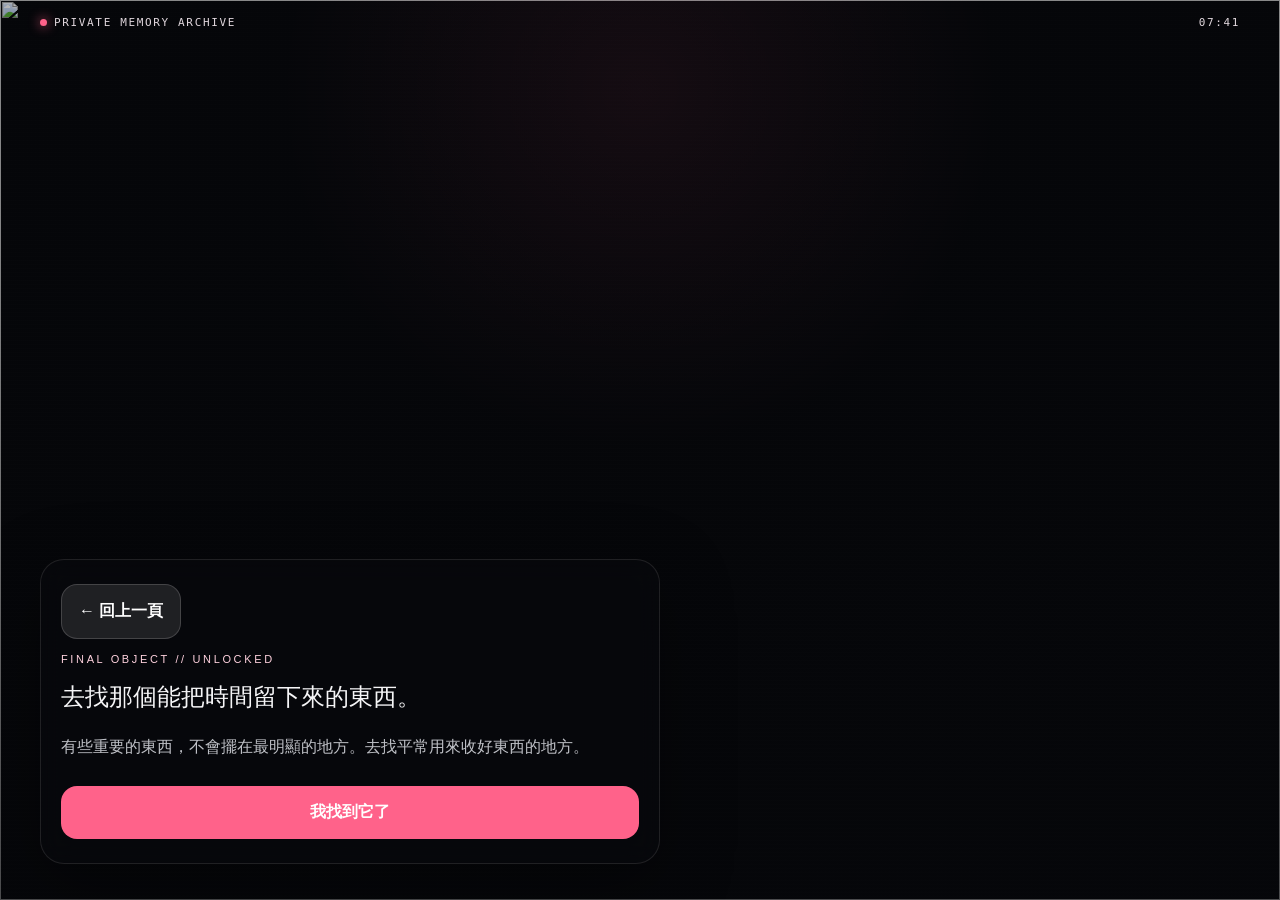
==== camera.html @ e1ddc820 "Add files via upload" ====
<!doctype html>
<html lang="zh-Hant"><head><meta charset="UTF-8"><meta name="viewport" content="width=device-width,initial-scale=1"><title>MEMORY_404｜Final Object</title><link rel="stylesheet" href="style.css"></head>
<body><div class="page"><img class="bg" src="assets/chapter_7.png" alt=""><div class="overlay"></div><div class="topbar"><div><span class="dot"></span>PRIVATE MEMORY ARCHIVE</div><div id="clock">--:--</div></div>
<div class="center-card"><div class="glass"><div class="nav-row"><button class="btn back" type="button" onclick="goBack('puzzle.html?c=6')">← 回上一頁</button></div><div class="eyebrow">FINAL OBJECT // UNLOCKED</div>
<p class="story-line">去找那個能把時間留下來的東西。</p>
<p class="story-sub">有些重要的東西，不會擺在最明顯的地方。去找平常用來收好東西的地方。</p>
<button class="btn" onclick="location.href='final.html'">我找到它了</button></div></div></div><script src="common.js"></script></body></html>
---- style.css ----
:root{
  --bg:#07080c; --text:#f5f5f7; --muted:#b7bbca; --accent:#ff628a; --accent2:#ff9bb5;
  --ok:#8feeb0; --danger:#ff7474;
}
*{box-sizing:border-box}
html,body{margin:0;min-height:100%;font-family:-apple-system,BlinkMacSystemFont,"Segoe UI","Noto Sans TC","PingFang TC",sans-serif;background:#06070a;color:var(--text)}
body{background:linear-gradient(180deg,#06070a,#0b0c13)}
.page{
  min-height:100vh;
  position:relative;
  overflow:hidden;
  display:flex;
  flex-direction:column;
  justify-content:space-between;
}
.bg{
  position:absolute;
  inset:0;
  width:100%;
  height:100%;
  object-fit:contain;
  object-position:center center;
  background:#06070a;
  filter:brightness(.86) saturate(1.02);
}
.overlay{position:absolute;inset:0;background:linear-gradient(180deg, rgba(6,7,10,.28) 0%, rgba(6,7,10,.34) 24%, rgba(6,7,10,.56) 62%, rgba(6,7,10,.78) 100%),radial-gradient(circle at 50% 10%, rgba(255,100,150,.12), transparent 35%)}
.page:after{content:"";position:absolute;inset:0;pointer-events:none;opacity:.1;background:linear-gradient(rgba(255,255,255,.04) 1px, transparent 1px);background-size:100% 4px}
.topbar{position:relative;z-index:5;display:flex;justify-content:space-between;gap:12px;color:#e1d7dd;font:11px ui-monospace,monospace;letter-spacing:.15em;padding:16px 18px 0}
.dot{display:inline-block;width:7px;height:7px;border-radius:50%;background:var(--accent);box-shadow:0 0 12px var(--accent);margin-right:7px}
.center-card{position:relative;z-index:5;min-height:calc(100vh - 44px);display:flex;flex-direction:column;justify-content:flex-end;padding:24px 18px 32px}
.glass{width:min(100%,620px);background:rgba(10,11,16,.42);border:1px solid rgba(255,255,255,.1);border-radius:24px;backdrop-filter:blur(16px);box-shadow:0 20px 70px rgba(0,0,0,.38);padding:24px 20px}
.eyebrow{font-size:11px;letter-spacing:.24em;color:#ffd2df;margin-bottom:12px}
h1{font-size:clamp(42px,12vw,72px);line-height:.92;letter-spacing:-.05em;margin:0 0 18px}
h2{font-size:clamp(28px,8vw,46px);line-height:1.1;margin:0 0 12px}
p{line-height:1.9;margin:0 0 14px}
.lead{font-size:18px;color:#fff}
.muted{color:var(--muted)}
.story-line{font-size:24px;white-space:pre-line;line-height:1.7;margin-bottom:14px}
.story-sub{color:#eef0f6cc}
.btn{width:100%;padding:16px 17px;border-radius:16px;border:0;cursor:pointer;background:var(--accent);color:#fff;font-size:16px;font-weight:800;margin-top:10px}
.btn.secondary{background:rgba(255,255,255,.12);color:#fff;border:1px solid rgba(255,255,255,.12)}
.btn.ghost{background:transparent;border:1px dashed rgba(255,255,255,.28);color:#ffe8ef}
.terminal{padding:16px;margin:16px 0;background:rgba(7,8,12,.5);border:1px solid rgba(255,255,255,.08);border-radius:16px;color:#e4e6ef;font:13px/1.8 ui-monospace,monospace}
.line{width:54px;height:2px;background:var(--accent);margin:20px 0}
.chapter-wrap{position:relative;z-index:5;min-height:calc(100vh - 44px);display:grid;place-items:center;text-align:center;padding:40px 24px}
.chapter-card{width:min(100%,560px);background:rgba(10,11,16,.38);backdrop-filter:blur(14px);border:1px solid rgba(255,255,255,.1);border-radius:28px;padding:38px 24px}
.chapter-num{font:700 12px ui-monospace,monospace;letter-spacing:.34em;color:#ffd2df;margin-bottom:16px}
.small{font-size:12px;color:#dbd5dcaa}
.puzzle-wrap{position:relative;z-index:5;min-height:calc(100vh - 44px);display:flex;align-items:flex-end;justify-content:center;padding:24px 18px 32px}
.puzzle-card{width:min(100%,640px);background:rgba(10,11,16,.55);border:1px solid rgba(255,255,255,.11);border-radius:24px;backdrop-filter:blur(16px);box-shadow:0 20px 70px rgba(0,0,0,.4);padding:24px 20px}
.progress-row{display:flex;justify-content:space-between;color:#efeff6bb;font:11px ui-monospace,monospace;margin-top:16px}
.progress{height:7px;background:rgba(255,255,255,.12);border-radius:999px;overflow:hidden;margin:7px 0 20px}
.progress span{display:block;height:100%;background:linear-gradient(90deg,var(--accent),var(--accent2))}
.clue{margin:16px 0;padding:16px;border-left:3px solid var(--accent);background:rgba(255,255,255,.07);border-radius:0 14px 14px 0;line-height:1.85}
.input{width:100%;padding:15px;border-radius:14px;border:1px solid rgba(255,255,255,.14);background:rgba(9,10,15,.58);color:#fff;font-size:16px;outline:none}
.msg{min-height:23px;margin-top:10px;font-size:13px;color:#fff8}.msg.ok{color:var(--ok)} .msg.err{color:var(--danger)}
.final-box{text-align:center}
.heart{font-size:48px;animation:pulse 1.3s ease infinite}@keyframes pulse{50%{transform:scale(1.12)}}
@media (min-width:900px){.center-card,.puzzle-wrap{padding-left:40px;padding-right:40px}.topbar{padding-left:40px;padding-right:40px}}


/* Responsive full-image display for phone / tablet / desktop */
.center-card,
.chapter-wrap,
.puzzle-wrap{
  width:100%;
}

.glass,
.chapter-card,
.puzzle-card{
  max-width:min(92vw, 640px);
}

@media (max-width: 640px){
  .center-card{
    justify-content:flex-end;
    padding:18px 14px 20px;
  }
  .chapter-wrap{
    padding:20px 14px;
  }
  .puzzle-wrap{
    align-items:flex-end;
    padding:18px 14px 20px;
  }
  .glass,
  .chapter-card,
  .puzzle-card{
    width:100%;
    border-radius:20px;
    padding:18px 16px;
  }
  .story-line{
    font-size:20px;
    line-height:1.6;
  }
  h1{
    font-size:clamp(36px, 11vw, 56px);
  }
  h2{
    font-size:clamp(24px, 8vw, 38px);
  }
}

@media (min-width: 641px) and (max-width: 1024px){
  .center-card{
    padding:28px 24px 30px;
  }
  .chapter-wrap,
  .puzzle-wrap{
    padding:28px 24px 30px;
  }
  .glass,
  .chapter-card,
  .puzzle-card{
    max-width:min(78vw, 680px);
  }
}

@media (min-width: 1025px){
  .center-card{
    padding:36px 40px 36px;
  }
  .chapter-wrap,
  .puzzle-wrap{
    padding:36px 40px;
  }
  .glass,
  .chapter-card,
  .puzzle-card{
    max-width:min(52vw, 760px);
  }
}

/* Keep overlay softer so full image can still be seen */
.overlay{
  background:
    linear-gradient(180deg, rgba(6,7,10,.18) 0%, rgba(6,7,10,.20) 26%, rgba(6,7,10,.34) 62%, rgba(6,7,10,.56) 100%),
    radial-gradient(circle at 50% 10%, rgba(255,100,150,.08), transparent 35%);
}


.nav-row{display:flex;gap:10px;align-items:center;margin-bottom:14px;flex-wrap:wrap}
.btn.back{width:auto;min-width:120px;margin-top:0;background:rgba(255,255,255,.10);border:1px solid rgba(255,255,255,.16);color:#fff}
.btn.back:hover{background:rgba(255,255,255,.16)}
.btn.inline{width:auto;min-width:120px}
@media (max-width:640px){
  .nav-row .btn.back{width:100%}
}


/* MEMORY_404 interactive puzzle v2 */
code{font-family:ui-monospace,SFMono-Regular,Menlo,monospace;color:#ffd2df}.cipher-text{font:800 28px/1.2 ui-monospace,monospace;letter-spacing:.12em;color:#fff}.tile-board{display:grid;grid-template-columns:repeat(3,1fr);gap:5px;aspect-ratio:3/4;margin:16px 0;overflow:hidden;border-radius:14px}.img-tile{border:1px solid rgba(255,255,255,.15);background-size:300% 200%;background-repeat:no-repeat;transition:transform .22s ease;cursor:pointer;border-radius:5px}.odd-meta,.range-readout,.selected-order{margin:14px 0;color:#ffd2df;font:700 13px ui-monospace,monospace}.odd-grid{display:grid;grid-template-columns:repeat(5,1fr);gap:7px;margin:16px 0}.odd-cell{aspect-ratio:1;border-radius:10px;border:1px solid rgba(255,255,255,.12);background:rgba(255,255,255,.07);color:#fff;font-size:22px;cursor:pointer}.timeline-grid{display:grid;gap:10px;margin:14px 0}.time-card{text-align:left;padding:15px;border:1px solid rgba(255,255,255,.13);background:rgba(255,255,255,.07);color:#fff;border-radius:14px;cursor:pointer}.time-card.chosen{opacity:.42;border-color:#ff628a}.signal-box{position:relative;height:120px;border-radius:16px;background:#05070a;border:1px solid rgba(255,255,255,.1);display:grid;place-items:center;overflow:hidden;margin:16px 0}.signal-noise,.signal-secret{position:absolute;font:700 18px ui-monospace,monospace;letter-spacing:.12em;transition:.15s}.signal-noise{color:#ff6b88}.signal-secret{font-size:34px;color:#fff;opacity:0}.range{width:100%;accent-color:#ff628a}.camera-frame{position:relative;border-radius:16px;overflow:hidden;background:#05070a;margin:16px 0;max-height:420px}.camera-frame img{display:block;width:100%;max-height:420px;object-fit:contain;transition:filter .15s}.grain-layer{position:absolute;inset:0;pointer-events:none;background-image:repeating-radial-gradient(circle at 30% 30%,rgba(255,255,255,.45) 0 1px,transparent 1px 4px);mix-blend-mode:screen;opacity:.4}.slider-row{margin:15px 0}.slider-row label{display:flex;justify-content:space-between;font:700 12px ui-monospace,monospace;color:#ffd2df;margin-bottom:7px}.camera-input{position:absolute;left:-9999px}.camera-btn{display:block;text-align:center}.photo-preview{margin:16px 0;border-radius:16px;overflow:hidden;background:#05070a}.photo-preview img{display:block;width:100%;max-height:380px;object-fit:contain}.story-glass{max-width:560px!important}.btn:disabled{opacity:.4;cursor:not-allowed}


/* V4 final letter */
.final-letter{
  margin:24px auto 20px;
  width:min(100%,760px);
  text-align:center;
  padding:20px 18px;
  border:1px solid rgba(255,255,255,.12);
  border-radius:18px;
  background:rgba(8,10,15,.28);
}
.final-letter p{line-height:1.9;color:#f0edf2;margin:0 0 22px}
.final-letter .poem{text-align:center;letter-spacing:.06em}
.final-page > .bg{object-position:right center}
#pigArchiveBtn{margin-top:18px}
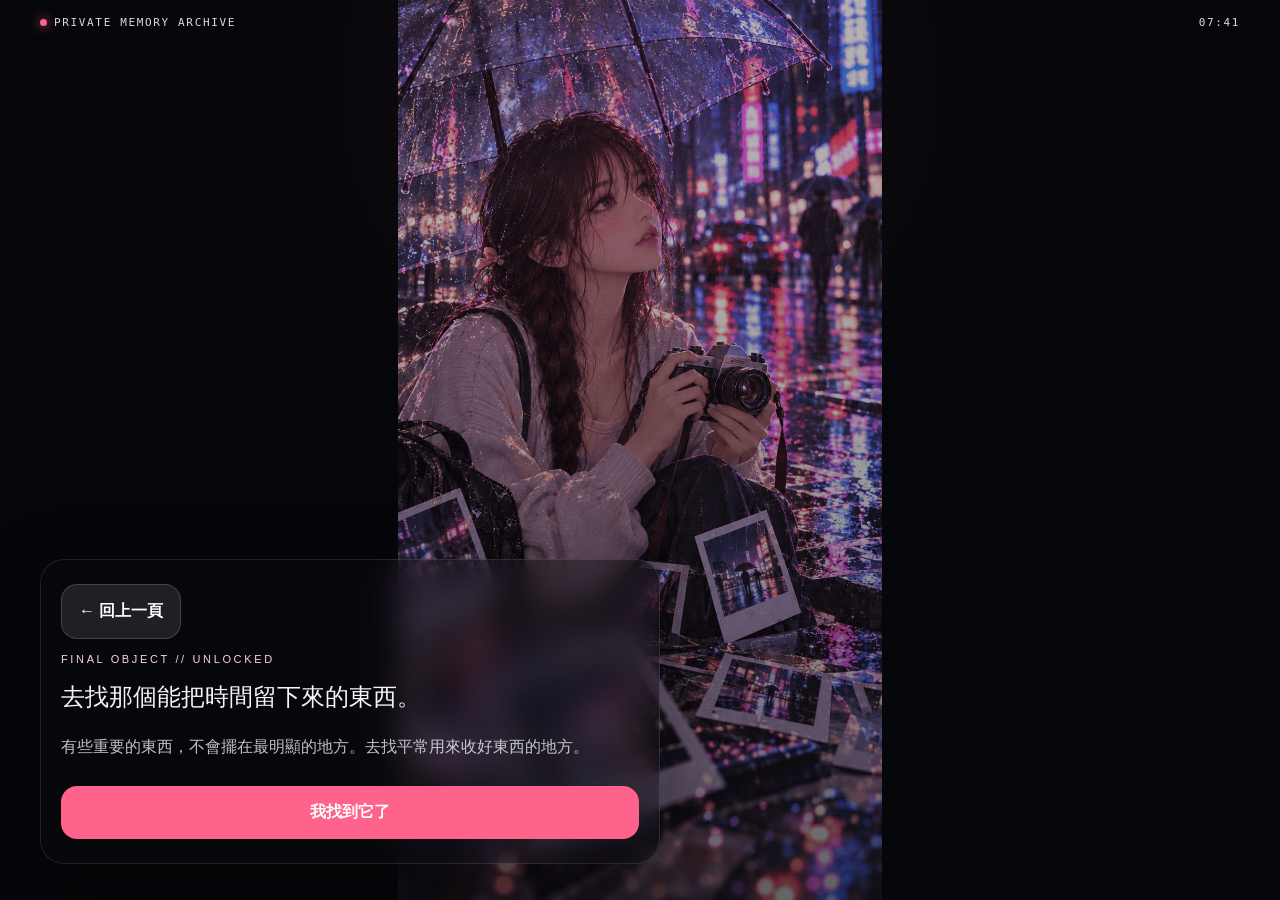
==== commit dea7f12d: "Fix image source path in camera.html" ====
--- a/camera.html
+++ b/camera.html
@@ -1,7 +1,7 @@
 <!doctype html>
 <html lang="zh-Hant"><head><meta charset="UTF-8"><meta name="viewport" content="width=device-width,initial-scale=1"><title>MEMORY_404｜Final Object</title><link rel="stylesheet" href="style.css"></head>
-<body><div class="page"><img class="bg" src="assets/chapter_7.png" alt=""><div class="overlay"></div><div class="topbar"><div><span class="dot"></span>PRIVATE MEMORY ARCHIVE</div><div id="clock">--:--</div></div>
+<body><div class="page"><img class="bg" src="chapter_7.png" alt=""><div class="overlay"></div><div class="topbar"><div><span class="dot"></span>PRIVATE MEMORY ARCHIVE</div><div id="clock">--:--</div></div>
 <div class="center-card"><div class="glass"><div class="nav-row"><button class="btn back" type="button" onclick="goBack('puzzle.html?c=6')">← 回上一頁</button></div><div class="eyebrow">FINAL OBJECT // UNLOCKED</div>
 <p class="story-line">去找那個能把時間留下來的東西。</p>
 <p class="story-sub">有些重要的東西，不會擺在最明顯的地方。去找平常用來收好東西的地方。</p>
-<button class="btn" onclick="location.href='final.html'">我找到它了</button></div></div></div><script src="common.js"></script></body></html>+<button class="btn" onclick="location.href='final.html'">我找到它了</button></div></div></div><script src="common.js"></script></body></html>
